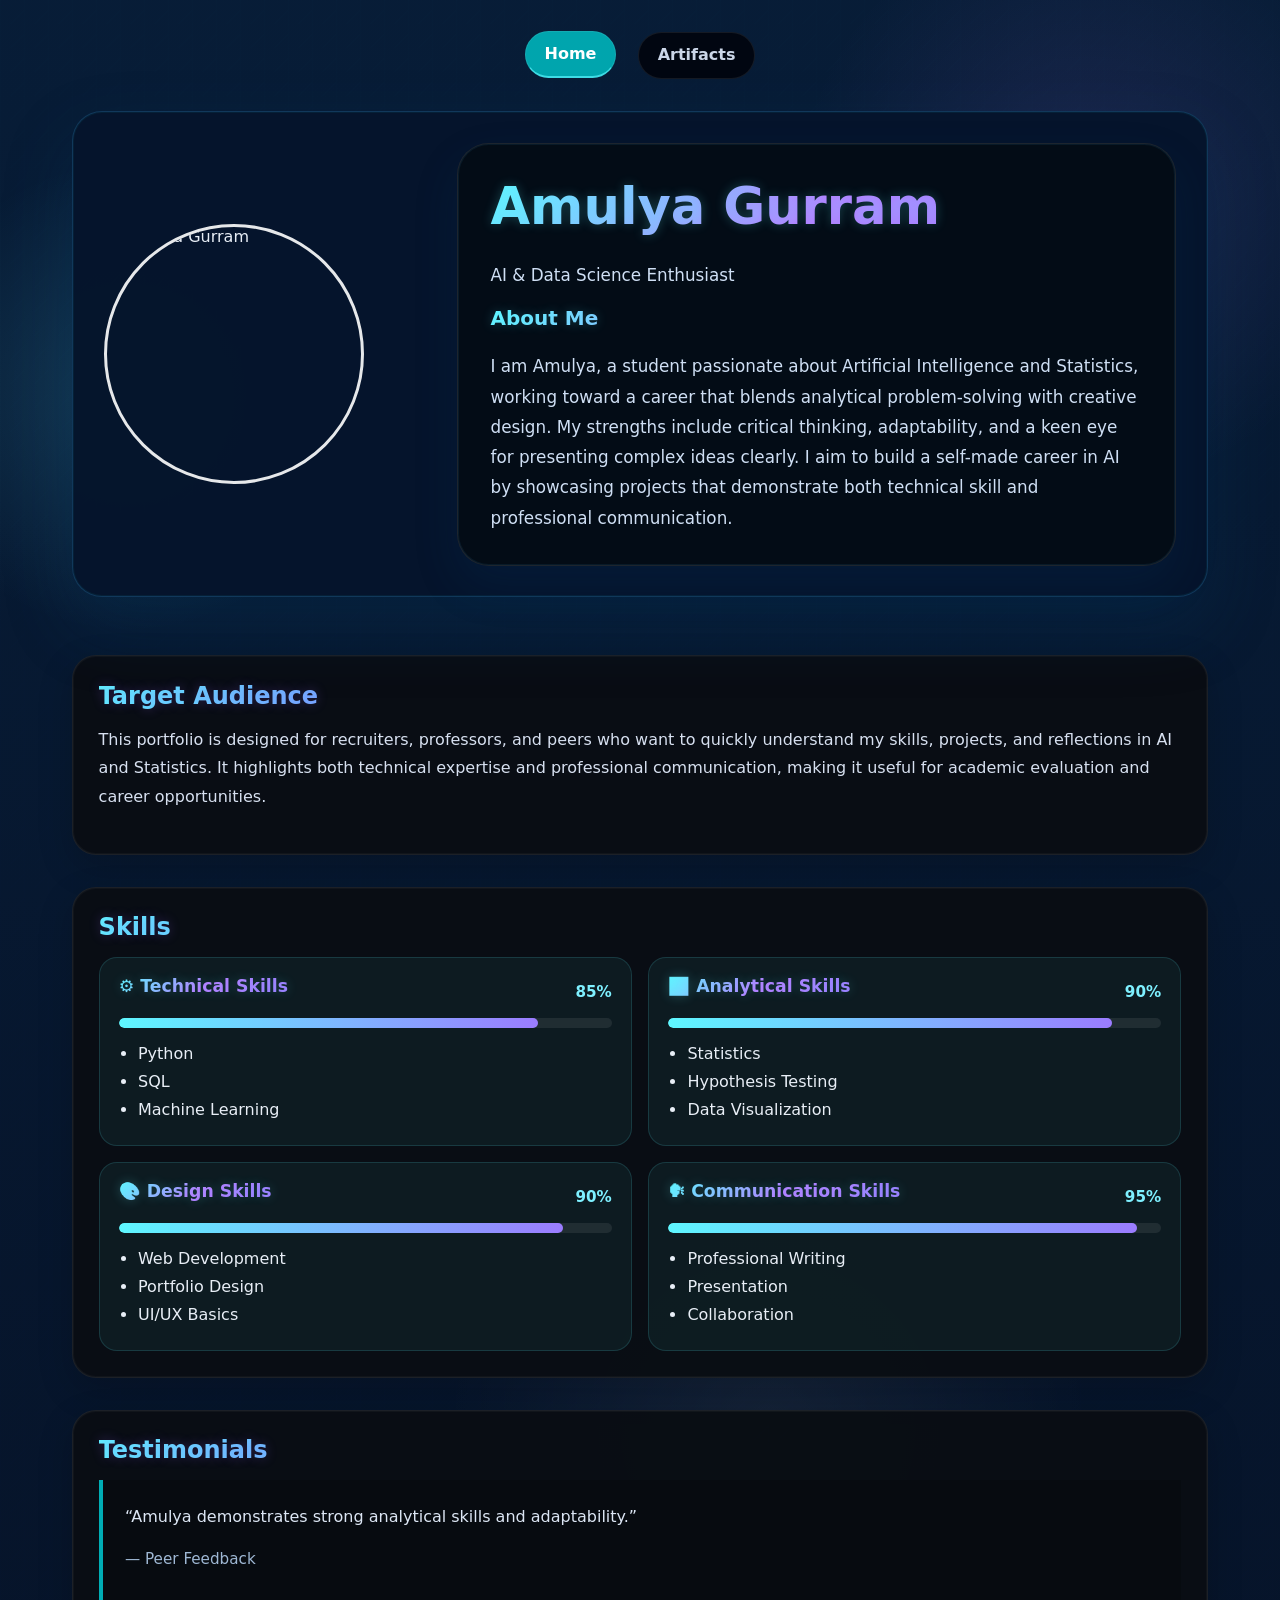
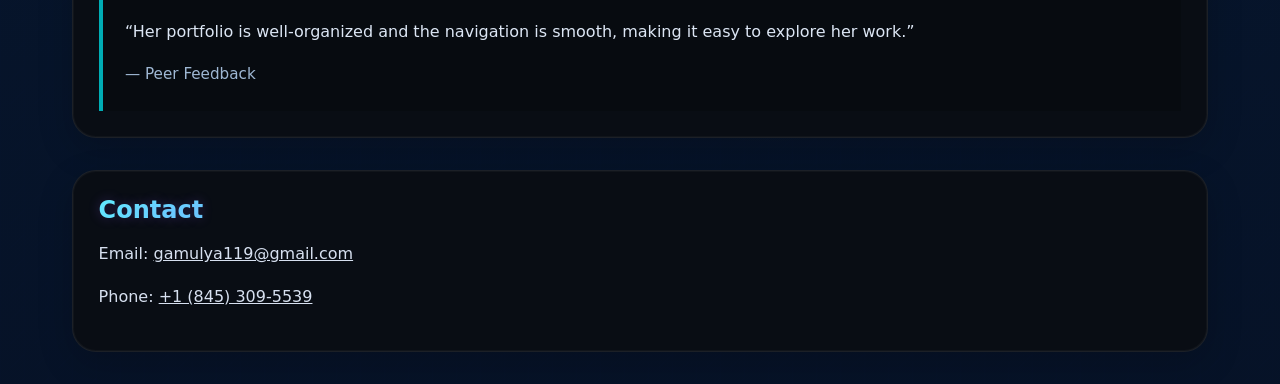
==== index.html @ 483111d6 "Add files via upload" ====
<!DOCTYPE html>
<html lang="en">
<head>
  <meta charset="UTF-8">
  <meta name="viewport" content="width=device-width, initial-scale=1.0">
  <title>Amulya Gurram - Portfolio</title>
  <link rel="stylesheet" href="style.css">
</head>
<body>
  <div class="page-shell">
    <nav class="site-nav">
      <a href="index.html" class="nav-link active">Home</a>
      <a href="artifacts.html" class="nav-link">Artifacts</a>
    </nav>

    <main>
      <section class="hero-section">
        <div class="hero-section-inner">
          <img class="hero-photo" src="https://i.postimg.cc/CLM14yFZ/image.jpg" alt="Amulya Gurram">
          <div class="hero-panel">
            <h1>Amulya Gurram</h1>
            <p>AI & Data Science Enthusiast</p>
            <h2>About Me</h2>
            <p>I am Amulya, a student passionate about Artificial Intelligence and Statistics, working toward a career that blends analytical problem-solving with creative design. My strengths include critical thinking, adaptability, and a keen eye for presenting complex ideas clearly. I aim to build a self-made career in AI by showcasing projects that demonstrate both technical skill and professional communication.</p>
          </div>
        </div>
      </section>
      <section class="panel">
        <h2>Target Audience</h2>
        <p>This portfolio is designed for recruiters, professors, and peers who want to quickly understand my skills, projects, and reflections in AI and Statistics. It highlights both technical expertise and professional communication, making it useful for academic evaluation and career opportunities.</p>
      </section>

      <section class="panel">
        <h2>Skills</h2>
        <div class="skills-grid">
          <div class="skills-pair">
            <div class="skills-card">
              <div class="skill-progress">
                <h3>⚙️ Technical Skills</h3>
                <span>85%</span>
              </div>
              <div class="progress-track">
                <div class="progress-fill" style="width: 85%;"></div>
              </div>
              <ul>
                <li>Python</li>
                <li>SQL</li>
                <li>Machine Learning</li>
              </ul>
            </div>
            <div class="skills-card">
              <div class="skill-progress">
                <h3>📊 Analytical Skills</h3>
                <span>90%</span>
              </div>
              <div class="progress-track">
                <div class="progress-fill" style="width: 90%;"></div>
              </div>
              <ul>
                <li>Statistics</li>
                <li>Hypothesis Testing</li>
                <li>Data Visualization</li>
              </ul>
            </div>
          </div>
          <div class="skills-pair">
            <div class="skills-card">
              <div class="skill-progress">
                <h3>🎨 Design Skills</h3>
                <span>90%</span>
              </div>
              <div class="progress-track">
                <div class="progress-fill" style="width: 90%;"></div>
              </div>
              <ul>
                <li>Web Development</li>
                <li>Portfolio Design</li>
                <li>UI/UX Basics</li>
              </ul>
            </div>
            <div class="skills-card">
              <div class="skill-progress">
                <h3>🗣 Communication Skills</h3>
                <span>95%</span>
              </div>
              <div class="progress-track">
                <div class="progress-fill" style="width: 95%;"></div>
              </div>
              <ul>
                <li>Professional Writing</li>
                <li>Presentation</li>
                <li>Collaboration</li>
              </ul>
            </div>
          </div>
        </div>
      </section>

      <section class="panel">
        <h2>Testimonials</h2>
        <blockquote>
          “Amulya demonstrates strong analytical skills and adaptability.”
          <span>— Peer Feedback</span>
        </blockquote>
        <blockquote>
          “Her portfolio is well-organized and the navigation is smooth, making it easy to explore her work.”
          <span>— Peer Feedback</span>
        </blockquote>
      </section>

      <section class="panel contact-panel">
        <h2>Contact</h2>
        <p>Email: <a href="mailto:gamulya119@gmail.com">gamulya119@gmail.com</a></p>
        <p>Phone: <a href="tel:+18453095539">+1 (845) 309-5539</a></p>
      </section>
    </main>
  </div>
</body>
</html>
---- style.css ----
:root {
  color-scheme: dark;
  font-family: 'Segoe UI', Tahoma, Geneva, Verdana, sans-serif;
  color: #e8eef6;
}

* {
  box-sizing: border-box;
}

body {
  margin: 0;
  min-height: 100vh;
  color: #e8eef6;
  background-color: #081a31;
  background-image:
    radial-gradient(circle at 10% 20%, rgba(82, 212, 255, 0.16), transparent 12%),
    radial-gradient(circle at 85% 10%, rgba(176, 103, 255, 0.12), transparent 14%),
    radial-gradient(circle at 50% 60%, rgba(255, 255, 255, 0.06), transparent 20%),
    repeating-linear-gradient(135deg, rgba(255, 255, 255, 0.02) 0, rgba(255, 255, 255, 0.02) 1px, transparent 1px, transparent 24px),
    repeating-linear-gradient(90deg, rgba(255, 255, 255, 0.02) 0, rgba(255, 255, 255, 0.02) 1px, transparent 1px, transparent 24px),
    linear-gradient(180deg, rgba(7, 29, 56, 0.85), rgba(6, 18, 39, 0.95));
  background-size: 100% 100%, 100% 100%, 120% 120%, 24px 24px, 24px 24px, cover;
  background-blend-mode: screen, screen, screen, overlay, overlay, normal;
}

h1,
h2,
h3 {
  font-weight: 700;
  background: linear-gradient(135deg, #5ef7ff 0%, #8e7fff 25%, #af85ff 50%, #8b76ff 75%, #5fcbff 100%);
  -webkit-background-clip: text;
  -webkit-text-fill-color: transparent;
  color: transparent;
  text-shadow: 0 0 12px rgba(138, 111, 255, 0.28);
  text-align: left;
}

a {
  color: inherit;
}

img {
  max-width: 100%;
  height: auto;
}

.page-shell {
  width: min(100%, 1200px);
  max-width: 1200px;
  margin: 0 auto;
  padding: 2rem clamp(1rem, 4vw, 2rem);
}

body {
  font-family: Inter, system-ui, -apple-system, BlinkMacSystemFont, "Segoe UI", sans-serif;
}

.site-nav {
  display: flex;
  justify-content: center;
  margin-bottom: 1.75rem;
  flex-wrap: wrap;
  padding: 0;
  background: transparent;
  border: none;
}

.site-nav ul {
  display: flex;
  justify-content: center;
  gap: clamp(0.9rem, 2vw, 1.4rem);
  padding: 0;
  margin: 0;
  list-style: none;
}

.site-nav li {
  display: inline-flex;
}

.nav-link {
  color: #e9f6ff;
  text-decoration: none;
  padding: 0.85rem 1.1rem;
  border-radius: 999px;
  font-weight: 600;
  transition: color 0.25s ease, transform 0.25s ease, border-color 0.25s ease;
}

.nav-link:hover {
  color: #ffffff;
  transform: translateY(-1px);
}

.nav-link.active {
  color: #b5e7ff;
  border-bottom: 2px solid rgba(94, 247, 255, 0.68);
  padding-bottom: 0.8rem;
}

.nav-link:hover,
.nav-link.active {
  background: rgba(0, 173, 181, 0.95);
  color: #ffffff;
  transform: translateY(-1px);
}

.hero, .hero-section {
  position: relative;
  display: block;
  margin-bottom: 1.6rem;
  background: rgba(6, 21, 44, 0.98);
  border: 1px solid rgba(60, 180, 255, 0.22);
  border-radius: 30px;
  padding: clamp(1.6rem, 2.4vw, 2.4rem);
  box-shadow: inset 0 0 0 1px rgba(0, 173, 181, 0.08), 0 30px 70px rgba(0, 62, 104, 0.22);
}

.hero-section-inner {
  display: grid;
  grid-template-columns: minmax(180px, 30%) minmax(0, 70%);
  gap: 2rem;
  align-items: center;
}

.hero-photo {
  width: 100%;
  max-width: 260px;
  aspect-ratio: 1 / 1;
  border-radius: 50%;
  object-fit: cover;
  border: 3px solid rgba(255, 255, 255, 0.9);
  box-shadow: 0 0 0 0 rgba(45, 218, 255, 0.22);
  transition: transform 0.25s ease, box-shadow 0.25s ease;
}

.hero-photo:hover {
  transform: scale(1.04);
  box-shadow: 0 0 0 18px rgba(45, 218, 255, 0.18);
}

.hero-copy {
  text-align: left;
}

.hero-panel {
  display: flex;
  flex-direction: column;
  gap: 1rem;
  background: transparent;
  border: none;
  box-shadow: none;
  padding: 0;
}

.hero-panel h1,
.hero-panel h2,
.artifact-card h3,
.skills-grid h3 {
  margin: 0 0 0.35rem;
  font-weight: 700;
  background: linear-gradient(135deg, #5ef7ff, #b87cff, #9b7cff);
  -webkit-background-clip: text;
  color: transparent;
  text-shadow: 0 0 12px rgba(94, 247, 255, 0.24);
}

.hero-panel h1 {
  font-size: clamp(2.2rem, 4vw, 3.4rem);
}

.hero-panel h2 {
  font-size: 1.25rem;
}

.hero-panel p {
  margin: 0;
  color: #d5e6f4;
  font-size: 1.05rem;
  line-height: 1.8;
}

.hero-panel {
  display: flex;
  flex-direction: column;
  gap: 1rem;
}

.hero-photo:hover {
  transform: scale(1.04);
  box-shadow: 0 0 0 18px rgba(45, 218, 255, 0.18);
}

.hero-panel {
  background: rgba(4, 12, 22, 0.95);
  border: 1px solid rgba(255, 255, 255, 0.1);
  border-radius: 32px;
  padding: 2rem;
  box-shadow: inset 0 0 0 1px rgba(63, 193, 255, 0.08), 0 20px 45px rgba(0, 65, 110, 0.16);
}

.hero-panel h1 {
  margin: 0 0 0.5rem;
  font-size: clamp(2.2rem, 4vw, 3.4rem);
}

.hero-panel p {
  margin: 0;
  color: #cfdff4;
  font-size: 1.05rem;
}

.hero-about-card {
  background: rgba(7, 35, 65, 0.92);
  border-radius: 24px;
  border: 1px solid rgba(255, 255, 255, 0.08);
  padding: 1.8rem;
  margin-top: 1.5rem;
}

.hero-about-card h2 {
  margin-top: 0;
  margin-bottom: 0.85rem;
}

.hero-about-card p {
  margin: 0;
  color: #d5e6f4;
  line-height: 1.7;
}

@media (max-width: 860px) {
  .hero-section {
    grid-template-columns: 1fr;
  }

  .hero-photo {
    margin: 0 auto;
  }
}

.hero-about-card h2 {
  margin-top: 0;
  margin-bottom: 0.85rem;
}

.hero-about-card p {
  margin: 0;
  color: #d5e6f4;
  line-height: 1.8;
}

.hero-copy .hero-about {
  margin-top: 1rem;
  max-width: 620px;
  color: #c9d5e6;
}

.hero.hero-no-image {
  display: flex;
  flex-direction: column;
  justify-content: flex-start;
  align-items: flex-start;
  text-align: left;
  padding: clamp(1.6rem, 2.4vw, 2.4rem);
}

.hero.hero-no-image .hero-copy {
  width: min(100%, 720px);
  max-width: 100%;
  margin: 0;
}

.site-nav {
  display: flex;
  justify-content: center;
  gap: clamp(0.9rem, 2vw, 1.4rem);
  margin-bottom: 2rem;
  flex-wrap: wrap;
  padding: 0;
  background: transparent;
  border: none;
}

.nav-link {
  background: rgba(2, 6, 15, 0.94);
  color: #cbd6e8;
  text-decoration: none;
  padding: 0.75rem 1.15rem;
  border-radius: 999px;
  border: 1px solid rgba(255, 255, 255, 0.08);
  transition: background 0.25s ease, color 0.25s ease, transform 0.25s ease;
}

.nav-link:hover,
.nav-link.active {
  background: rgba(0, 173, 181, 0.95);
  color: #ffffff;
  transform: translateY(-1px);
}

main {
  display: grid;
  gap: 2rem;
}

.artifact-grid {
  display: grid;
  grid-template-columns: repeat(auto-fit, minmax(280px, 1fr));
  gap: 1.6rem;
}

.panel {
  background: rgba(10, 14, 20, 0.97);
  border: 1px solid rgba(255, 255, 255, 0.08);
  border-radius: 24px;
  padding: clamp(1.4rem, 2vw, 1.9rem);
  box-shadow: inset 0 0 0 1px rgba(255, 255, 255, 0.03), 0 12px 35px rgba(0, 0, 0, 0.18);
}

.panel h2 {
  margin-top: 0;
  margin-bottom: 1rem;
  font-size: 1.5rem;
  font-weight: 700;
  background: linear-gradient(135deg, #5ef7ff 0%, #7c8bff 30%, #a36bff 60%, #cc7bff 100%);
  -webkit-background-clip: text;
  -webkit-text-fill-color: transparent;
  color: transparent;
  text-shadow: 0 0 12px rgba(150, 95, 255, 0.28);
}

.panel p {
  line-height: 1.8;
  color: #d7e0f0;
}

.skills-grid {
  display: grid;
  gap: 1rem;
}

.skills-pair {
  display: grid;
  grid-template-columns: repeat(auto-fit, minmax(220px, 1fr));
  gap: 1rem;
}

.skills-card {
  background: rgba(94, 247, 255, 0.06);
  border: 1px solid rgba(94, 247, 255, 0.14);
  border-radius: 18px;
  padding: 1.1rem 1.2rem;
}

.skill-progress {
  display: flex;
  justify-content: space-between;
  align-items: center;
  margin-bottom: 0.65rem;
}

.skill-progress h3 {
  margin: 0;
  font-size: 1rem;
}

.skill-progress span {
  color: #7ef0ff;
  font-weight: 700;
  font-size: 0.95rem;
}

.progress-track {
  background: rgba(255, 255, 255, 0.08);
  border-radius: 999px;
  height: 10px;
  overflow: hidden;
  margin-bottom: 1rem;
}

.progress-fill {
  height: 100%;
  background: linear-gradient(90deg, #5ef7ff, #9b7cff);
  border-radius: 999px;
}

@media (max-width: 640px) {
  .skills-pair {
    grid-template-columns: 1fr;
  }
}

.skills-grid h3 {
  margin-bottom: 0.75rem;
  font-size: 1.08rem;
}

.skills-grid ul {
  margin: 0;
  padding-left: 1.2rem;
  list-style: disc;
}

.skills-grid li {
  margin-bottom: 0.55rem;
}

.intro-grid {
  display: grid;
  grid-template-columns: repeat(2, minmax(0, 1fr));
  gap: 1rem;
  align-items: stretch;
  margin-bottom: 1rem;
}

.photo-panel {
  display: flex;
  justify-content: center;
  align-items: center;
}

.photo-panel img {
  width: 100%;
  max-width: 320px;
  aspect-ratio: 1 / 1;
  border-radius: 28px;
  object-fit: cover;
  border: 2px solid #00adb5;
  box-shadow: 0 0 18px rgba(0, 173, 181, 0.18);
  transition: transform 0.25s ease, box-shadow 0.25s ease;
}

.photo-panel img:hover {
  transform: scale(1.04);
  box-shadow: 0 0 26px rgba(0, 173, 181, 0.3);
}

@media (max-width: 860px) {
  .intro-grid {
    grid-template-columns: 1fr;
  }
}

.artifact-grid {
  display: grid;
  grid-template-columns: repeat(auto-fit, minmax(280px, 1fr));
  gap: 1.5rem;
}

@media (max-width: 760px) {
  .artifact-grid {
    gap: 1.25rem;
  }
}

@media (max-width: 680px) {
  .page-shell {
    padding: 1.75rem 1rem 2rem;
  }

  .nav-link {
    padding: 0.65rem 0.95rem;
    font-size: 0.95rem;
  }

  .hero, .hero-section {
    padding: 1.4rem;
  }

  .panel {
    padding: 1.25rem;
  }
}

.artifact-card {
  display: flex;
  flex-direction: column;
  justify-content: flex-start;
  border-radius: 24px;
  padding: 1.75rem;
  background: rgba(6, 13, 24, 0.96);
  border: 1px solid rgba(255, 255, 255, 0.08);
  text-decoration: none;
  color: inherit;
  box-shadow: 0 20px 45px rgba(0, 0, 0, 0.15);
  transition: transform 0.25s ease, border-color 0.25s ease, background 0.25s ease, box-shadow 0.25s ease;
}

.artifact-card:hover {
  transform: translateY(-4px);
  border-color: rgba(0, 173, 181, 0.35);
  background: rgba(1, 18, 35, 0.98);
  box-shadow: 0 28px 48px rgba(0, 0, 0, 0.20);
}

.card-icon {
  display: inline-flex;
  align-items: center;
  justify-content: center;
  width: 50px;
  height: 50px;
  margin-bottom: 1.25rem;
  border-radius: 18px;
  background: rgba(94, 247, 255, 0.12);
  border: 1px solid rgba(94, 247, 255, 0.15);
  color: #b4f2ff;
  font-size: 1.35rem;
}

.artifact-card h3 {
  margin: 0 0 0.85rem;
  font-size: 1.2rem;
  font-weight: 700;
}

.artifact-copy {
  margin: 0 0 1.5rem;
  color: #cfdff4;
  line-height: 1.85;
}

.artifact-link {
  color: #7fe3ff;
  font-weight: 700;
  text-decoration: none;
  margin-top: auto;
}

.artifact-link:hover {
  text-decoration: underline;
}


blockquote {
  margin: 0;
  padding: 1.4rem;
  border-left: 4px solid #00adb5;
  background: rgba(0, 0, 0, 0.18);
  color: #dce6f4;
  line-height: 1.8;
}

blockquote span {
  display: block;
  margin-top: 0.9rem;
  font-size: 0.95rem;
  color: #9fb8d4;
}

table {
  width: 100%;
  border-collapse: collapse;
  margin-top: 1rem;
}

table th,
 table td {
  border: 1px solid rgba(255, 255, 255, 0.12);
  padding: 0.9rem 1rem;
  text-align: left;
}

table th {
  background: rgba(0, 173, 181, 0.12);
  color: #e8eef6;
}

table td {
  color: #d7e0f0;
}

.contact-panel p {
  margin: 0.85rem 0;
}

.primary-button {
  display: inline-block;
  margin-top: 1rem;
  background: #00adb5;
  color: #091921;
  text-decoration: none;
  font-weight: 600;
  padding: 0.95rem 1.6rem;
  border-radius: 999px;
  transition: background 0.25s ease;
}

.primary-button:hover {
  background: #00c4cc;
}

footer {
  text-align: center;
  color: #7b8ca1;
  padding: 1.25rem 0;
}

@media (max-width: 680px) {
  .hero {
    flex-direction: column;
    text-align: center;
  }

  .hero img {
    width: 110px;
    height: 110px;
  }
}
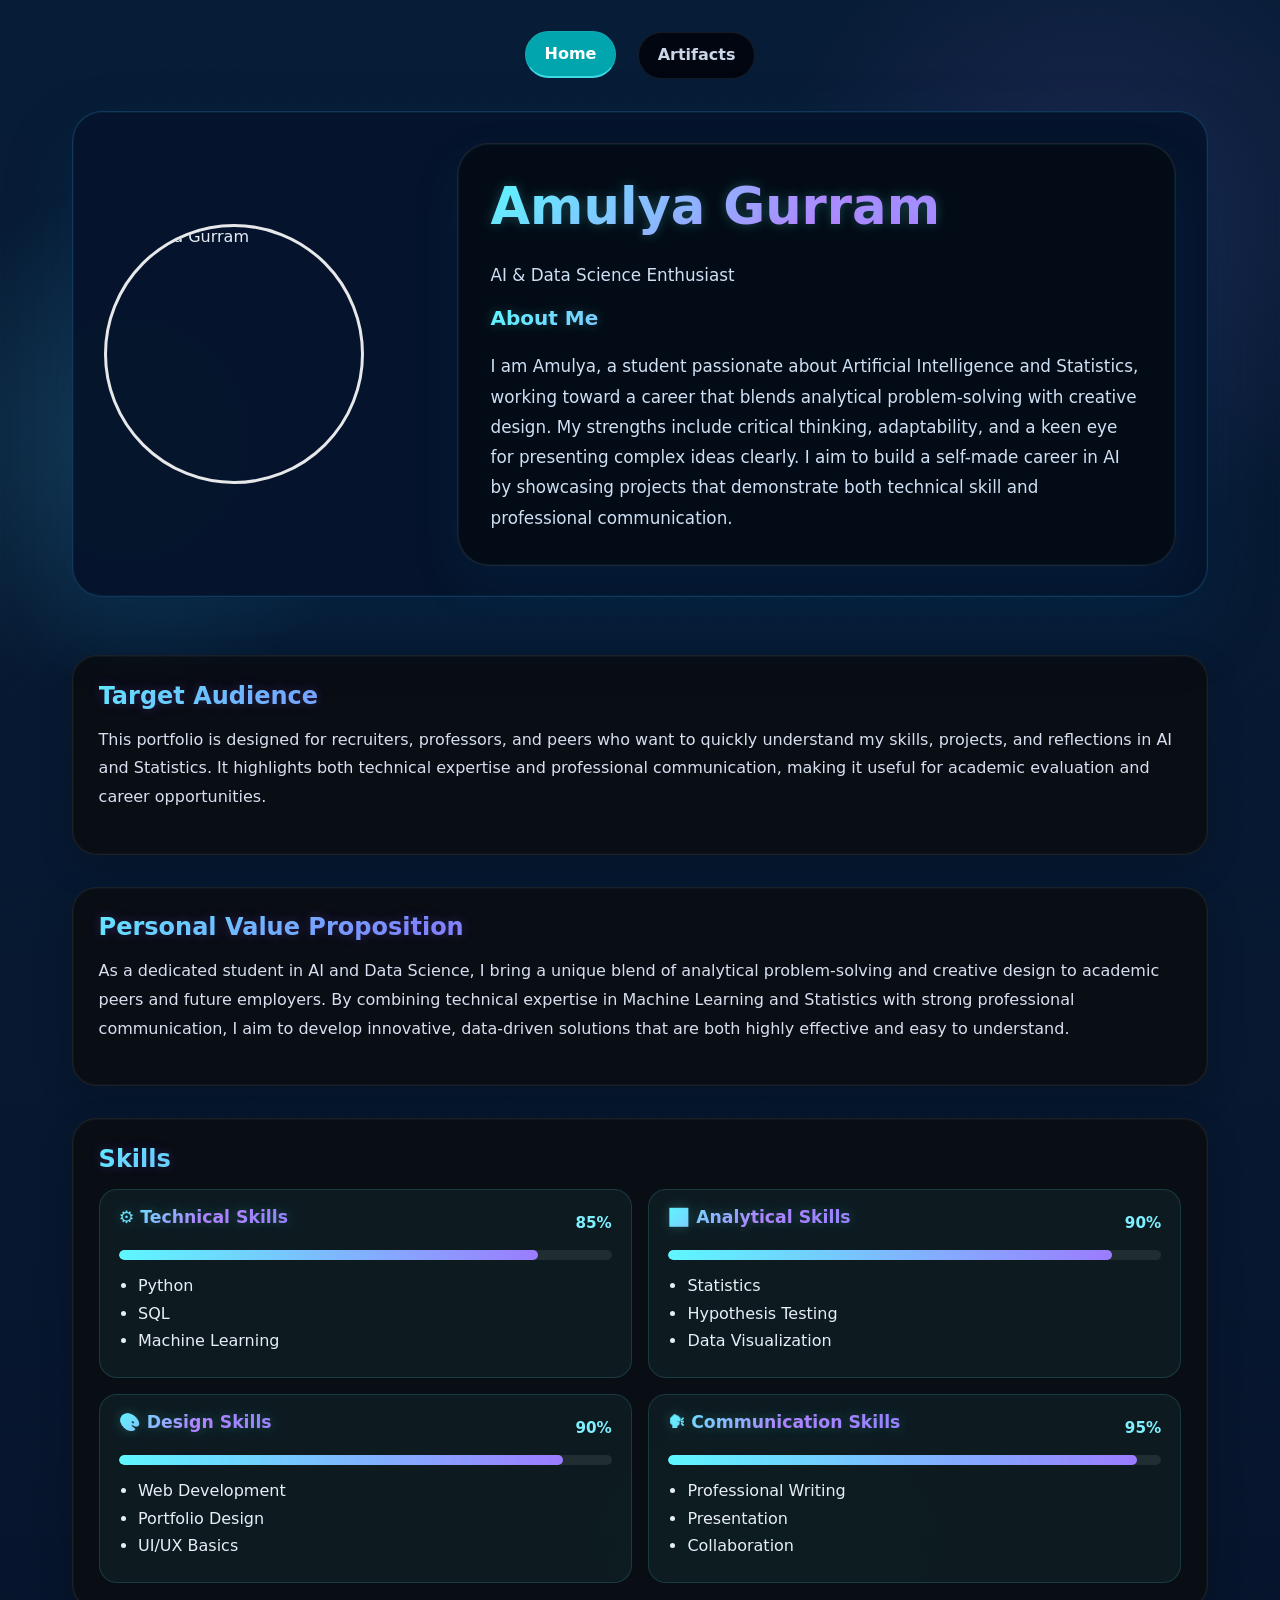
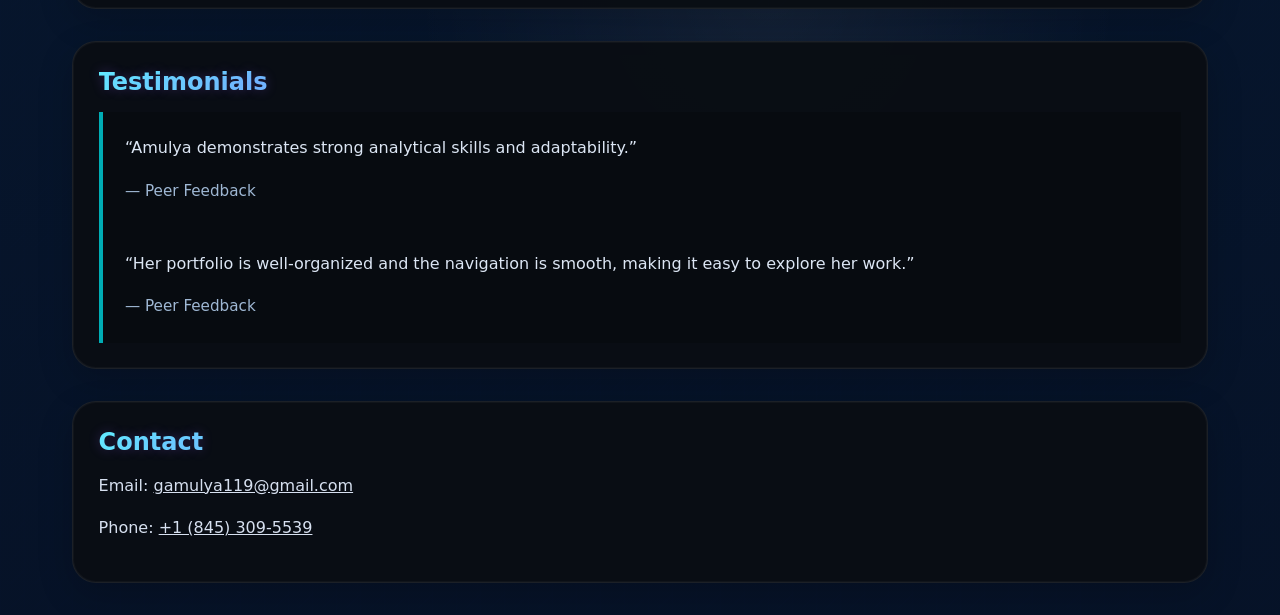
==== commit a813ddfd: "Add files via upload" ====
--- a/index.html
+++ b/index.html
@@ -28,6 +28,11 @@
       <section class="panel">
         <h2>Target Audience</h2>
         <p>This portfolio is designed for recruiters, professors, and peers who want to quickly understand my skills, projects, and reflections in AI and Statistics. It highlights both technical expertise and professional communication, making it useful for academic evaluation and career opportunities.</p>
+      </section>
+
+      <section class="panel">
+        <h2>Personal Value Proposition</h2>
+        <p>As a dedicated student in AI and Data Science, I bring a unique blend of analytical problem-solving and creative design to academic peers and future employers. By combining technical expertise in Machine Learning and Statistics with strong professional communication, I aim to develop innovative, data-driven solutions that are both highly effective and easy to understand.</p>
       </section>
 
       <section class="panel">
--- a/style.css
+++ b/style.css
@@ -571,6 +571,52 @@
   color: #d7e0f0;
 }
 
+.timeline-container {
+  position: relative;
+  margin: 2rem 0;
+  padding-left: 1.5rem;
+  border-left: 2px solid rgba(94, 247, 255, 0.18);
+}
+
+.timeline-container .panel {
+  position: relative;
+  margin-bottom: 2rem;
+  padding-left: 1.4rem;
+}
+
+.timeline-container .panel::before {
+  content: "";
+  position: absolute;
+  left: -1.15rem;
+  top: 0.8rem;
+  width: 14px;
+  height: 14px;
+  border-radius: 50%;
+  background: #00adb5;
+  box-shadow: 0 0 0 4px rgba(0, 173, 181, 0.15);
+}
+
+.timeline-container h2 {
+  margin-top: 0;
+}
+
+@media (max-width: 680px) {
+  .timeline-container {
+    margin: 1.5rem 0;
+    padding-left: 1rem;
+  }
+
+  .timeline-container .panel {
+    padding-left: 1.1rem;
+  }
+
+  .timeline-container .panel::before {
+    left: -0.95rem;
+    width: 12px;
+    height: 12px;
+  }
+}
+
 .contact-panel p {
   margin: 0.85rem 0;
 }
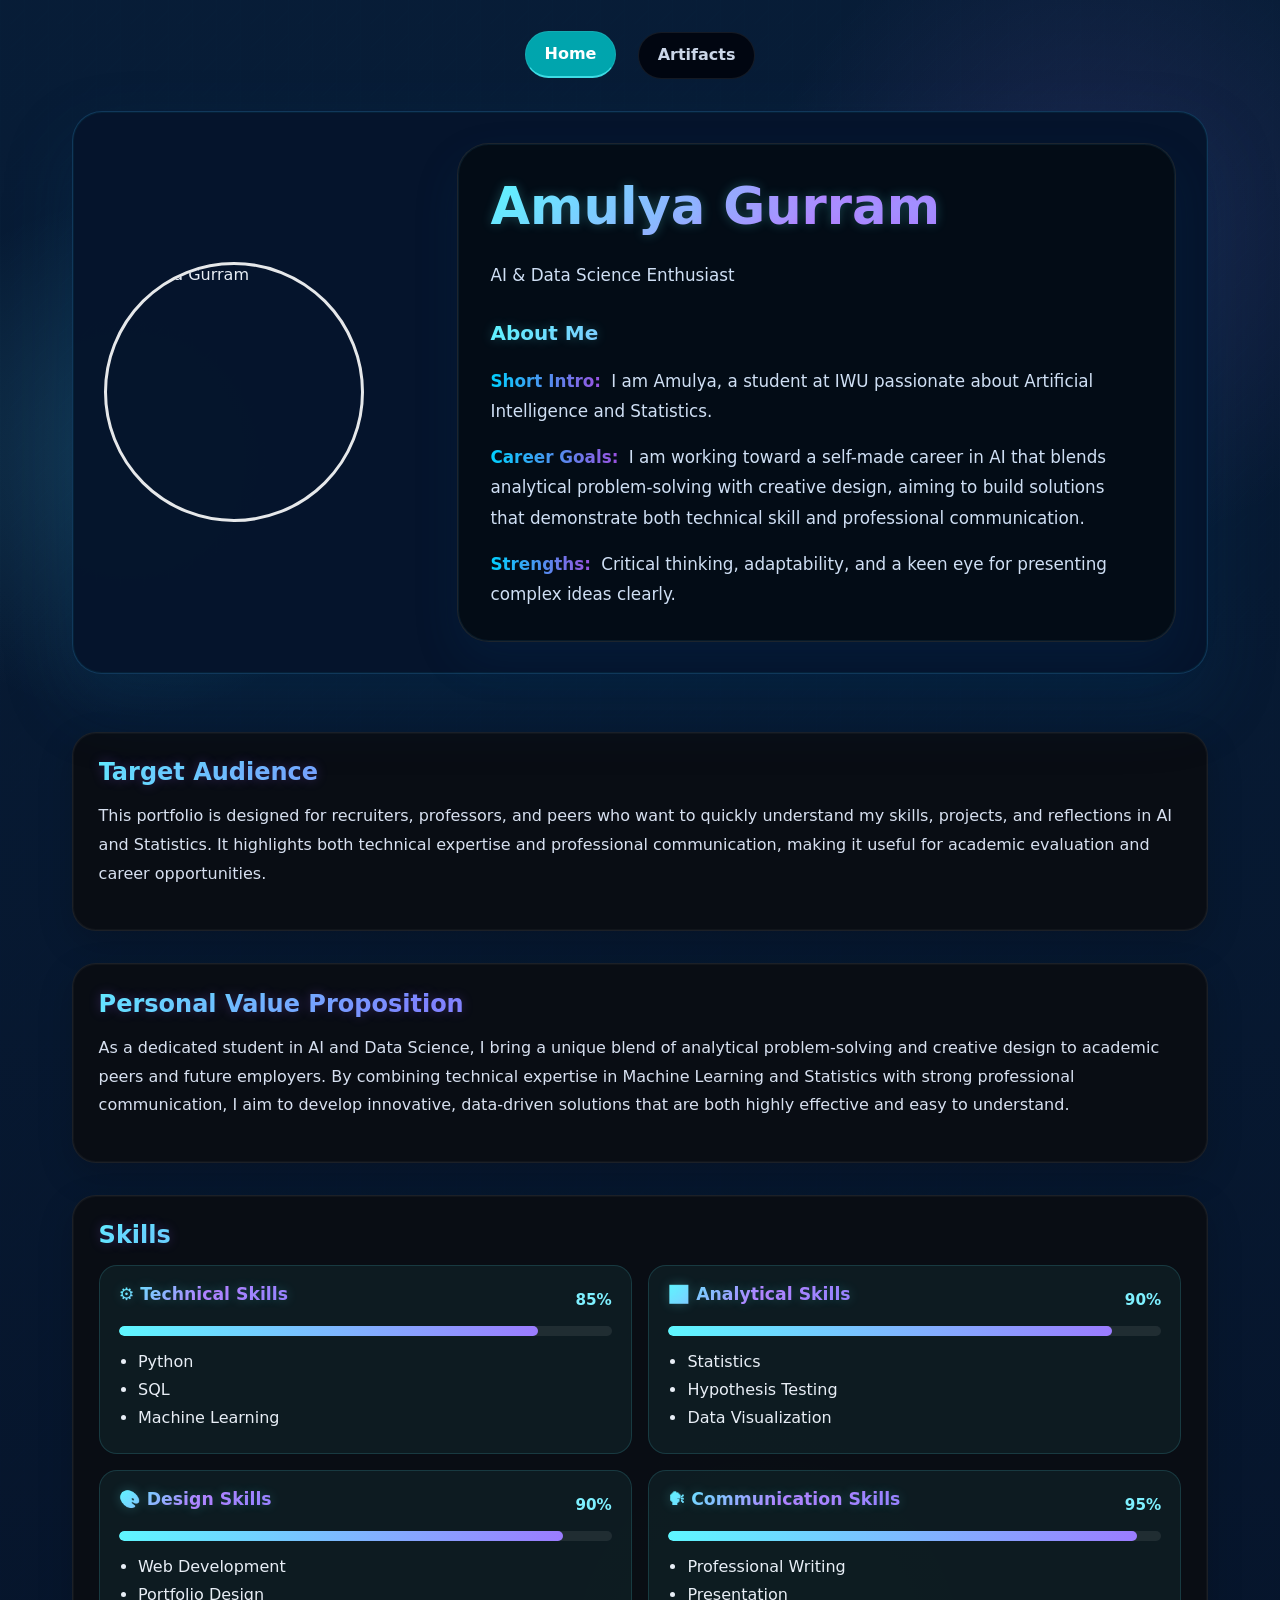
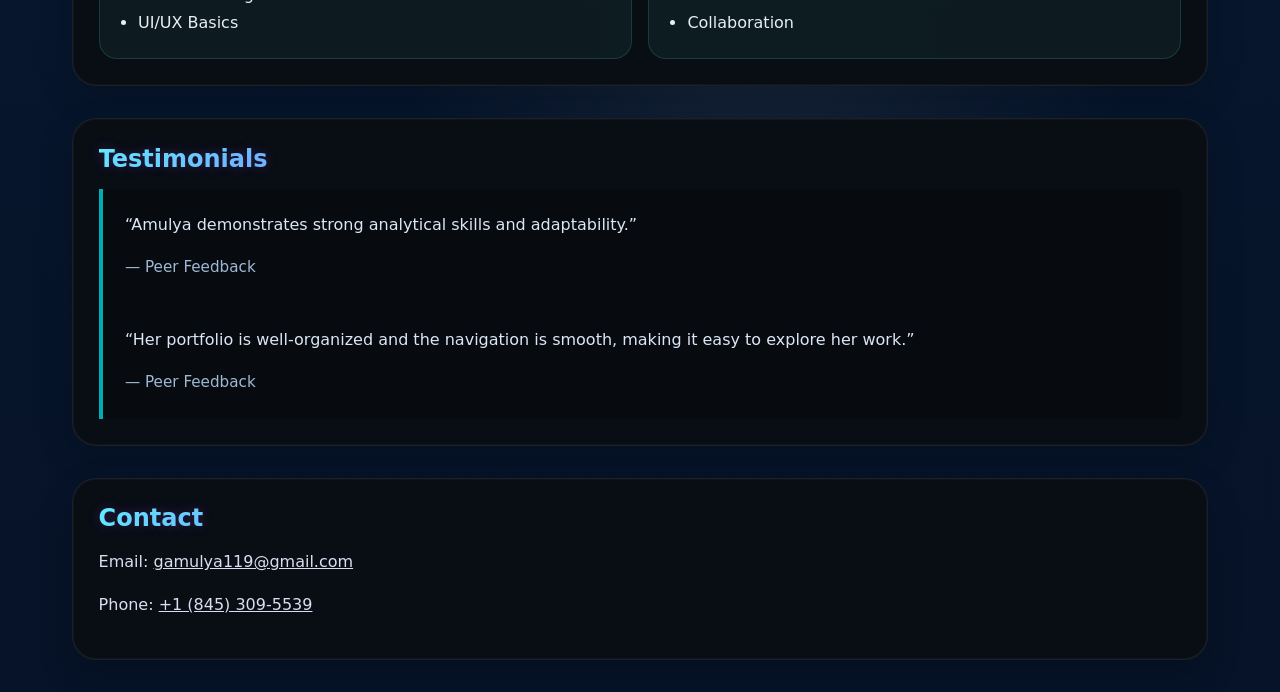
==== commit 7240d5a2: "Add files via upload" ====
--- a/index.html
+++ b/index.html
@@ -21,7 +21,9 @@
             <h1>Amulya Gurram</h1>
             <p>AI & Data Science Enthusiast</p>
             <h2>About Me</h2>
-            <p>I am Amulya, a student passionate about Artificial Intelligence and Statistics, working toward a career that blends analytical problem-solving with creative design. My strengths include critical thinking, adaptability, and a keen eye for presenting complex ideas clearly. I aim to build a self-made career in AI by showcasing projects that demonstrate both technical skill and professional communication.</p>
+            <p><strong>Short Intro:</strong> I am Amulya, a student at IWU passionate about Artificial Intelligence and Statistics.</p>
+            <p><strong>Career Goals:</strong> I am working toward a self-made career in AI that blends analytical problem-solving with creative design, aiming to build solutions that demonstrate both technical skill and professional communication.</p>
+            <p><strong>Strengths:</strong> Critical thinking, adaptability, and a keen eye for presenting complex ideas clearly.</p>
           </div>
         </div>
       </section>
--- a/style.css
+++ b/style.css
@@ -25,12 +25,23 @@
 }
 
 h1,
-h2,
 h3 {
   font-weight: 700;
-  background: linear-gradient(135deg, #5ef7ff 0%, #8e7fff 25%, #af85ff 50%, #8b76ff 75%, #5fcbff 100%);
+  background: linear-gradient(90deg, #00d2ff 0%, #9b51e0 100%);
   -webkit-background-clip: text;
   -webkit-text-fill-color: transparent;
+  background-clip: text;
+  color: transparent;
+  text-shadow: 0 0 12px rgba(138, 111, 255, 0.28);
+  text-align: left;
+}
+
+h2 {
+  font-weight: 700;
+  background: linear-gradient(90deg, #9b51e0 0%, #00d2ff 100%);
+  -webkit-background-clip: text;
+  -webkit-text-fill-color: transparent;
+  background-clip: text;
   color: transparent;
   text-shadow: 0 0 12px rgba(138, 111, 255, 0.28);
   text-align: left;
@@ -64,6 +75,34 @@
   padding: 0;
   background: transparent;
   border: none;
+  gap: 1rem;
+}
+
+.site-nav.has-back {
+  justify-content: space-between;
+  align-items: center;
+}
+
+.nav-group {
+  display: flex;
+  gap: clamp(0.9rem, 2vw, 1.4rem);
+  align-items: center;
+}
+
+.back-link {
+  color: #e9f6ff;
+  text-decoration: none;
+  font-weight: 700;
+  padding: 0.75rem 1rem;
+  border-radius: 999px;
+  border: 1px solid rgba(255, 255, 255, 0.1);
+  transition: background 0.25s ease, color 0.25s ease, transform 0.25s ease;
+}
+
+.back-link:hover {
+  background: rgba(0, 173, 181, 0.18);
+  color: #ffffff;
+  transform: translateY(-1px);
 }
 
 .site-nav ul {
@@ -573,49 +612,145 @@
 
 .timeline-container {
   position: relative;
+  display: flex;
+  flex-direction: column;
+  align-items: center;
+  gap: 15px;
   margin: 2rem 0;
-  padding-left: 1.5rem;
-  border-left: 2px solid rgba(94, 247, 255, 0.18);
-}
-
-.timeline-container .panel {
+  padding: 0 1rem;
+}
+
+.timeline-container .timeline-item {
   position: relative;
-  margin-bottom: 2rem;
-  padding-left: 1.4rem;
-}
-
-.timeline-container .panel::before {
-  content: "";
+  width: 100%;
+  max-width: 900px;
+  border-radius: 20px;
+  padding: 1.75rem;
+  border: 1px solid rgba(255, 255, 255, 0.08);
+  background: rgba(6, 13, 24, 0.95);
+  box-shadow: 0 18px 40px rgba(0, 0, 0, 0.12);
+}
+
+.timeline-container .timeline-item:not(:last-child)::after {
+  content: '↓';
+  display: block;
+  text-align: center;
+  font-size: 2rem;
+  color: #00d2ff;
+  margin-top: 15px;
   position: absolute;
-  left: -1.15rem;
-  top: 0.8rem;
-  width: 14px;
-  height: 14px;
-  border-radius: 50%;
-  background: #00adb5;
-  box-shadow: 0 0 0 4px rgba(0, 173, 181, 0.15);
-}
-
-.timeline-container h2 {
-  margin-top: 0;
+  bottom: -35px;
+  left: 50%;
+  transform: translateX(-50%);
+}
+
+.timeline-container .timeline-item.left,
+.timeline-container .timeline-item.right {
+  text-align: left;
 }
 
 @media (max-width: 680px) {
   .timeline-container {
-    margin: 1.5rem 0;
-    padding-left: 1rem;
-  }
-
-  .timeline-container .panel {
-    padding-left: 1.1rem;
-  }
-
-  .timeline-container .panel::before {
-    left: -0.95rem;
-    width: 12px;
-    height: 12px;
-  }
-}
+    padding: 0;
+  }
+}
+
+body {
+  animation: globalFadeIn 0.3s ease-out;
+}
+
+.hero-panel h2 {
+  margin-top: 15px;
+  margin-bottom: 5px;
+}
+
+..hero-panel p {
+  margin-top: 0;
+  margin-bottom: 12px;
+}
+
+.hero-panel p strong {
+  font-weight: bold;
+  background: linear-gradient(90deg, #00d2ff 0%, #9b51e0 100%);
+  -webkit-background-clip: text;
+  -webkit-text-fill-color: transparent;
+  background-clip: text;
+  color: transparent;
+  margin-right: 5px;
+}
+
+@keyframes slideFromCenter {
+  0% {
+    transform: translateX(-40vw);
+    opacity: 0;
+  }
+  100% {
+    transform: translateX(0);
+    opacity: 1;
+  }
+}
+
+@keyframes slideFromLeft {
+  0% {
+    transform: translateX(-40vw);
+    opacity: 0;
+  }
+  100% {
+    transform: translateX(0);
+    opacity: 1;
+  }
+}
+
+@keyframes slideToCenterFromRight {
+  0% {
+    transform: translateX(40vw);
+    opacity: 0;
+  }
+  100% {
+    transform: translateX(0);
+    opacity: 1;
+  }
+}
+
+@keyframes globalFadeIn {
+  0% {
+    opacity: 0;
+  }
+  100% {
+    opacity: 1;
+  }
+}
+
+@keyframes slideBackToCenter {
+  0% {
+    transform: translateX(0);
+    opacity: 1;
+  }
+  100% {
+    transform: translateX(-40vw);
+    opacity: 0;
+  }
+}
+
+@keyframes slideOutLeft {
+  0% {
+    transform: translateX(0);
+    opacity: 1;
+  }
+  100% {
+    transform: translateX(-40vw);
+    opacity: 0;
+  }
+}
+
+.site-nav.has-back .nav-group {
+  animation: slideFromCenter 0.5s ease-out forwards;
+}
+
+.site-nav.has-back .back-link {
+  animation: slideFromLeft 0.5s ease-out forwards;
+}
+
 
 .contact-panel p {
   margin: 0.85rem 0;
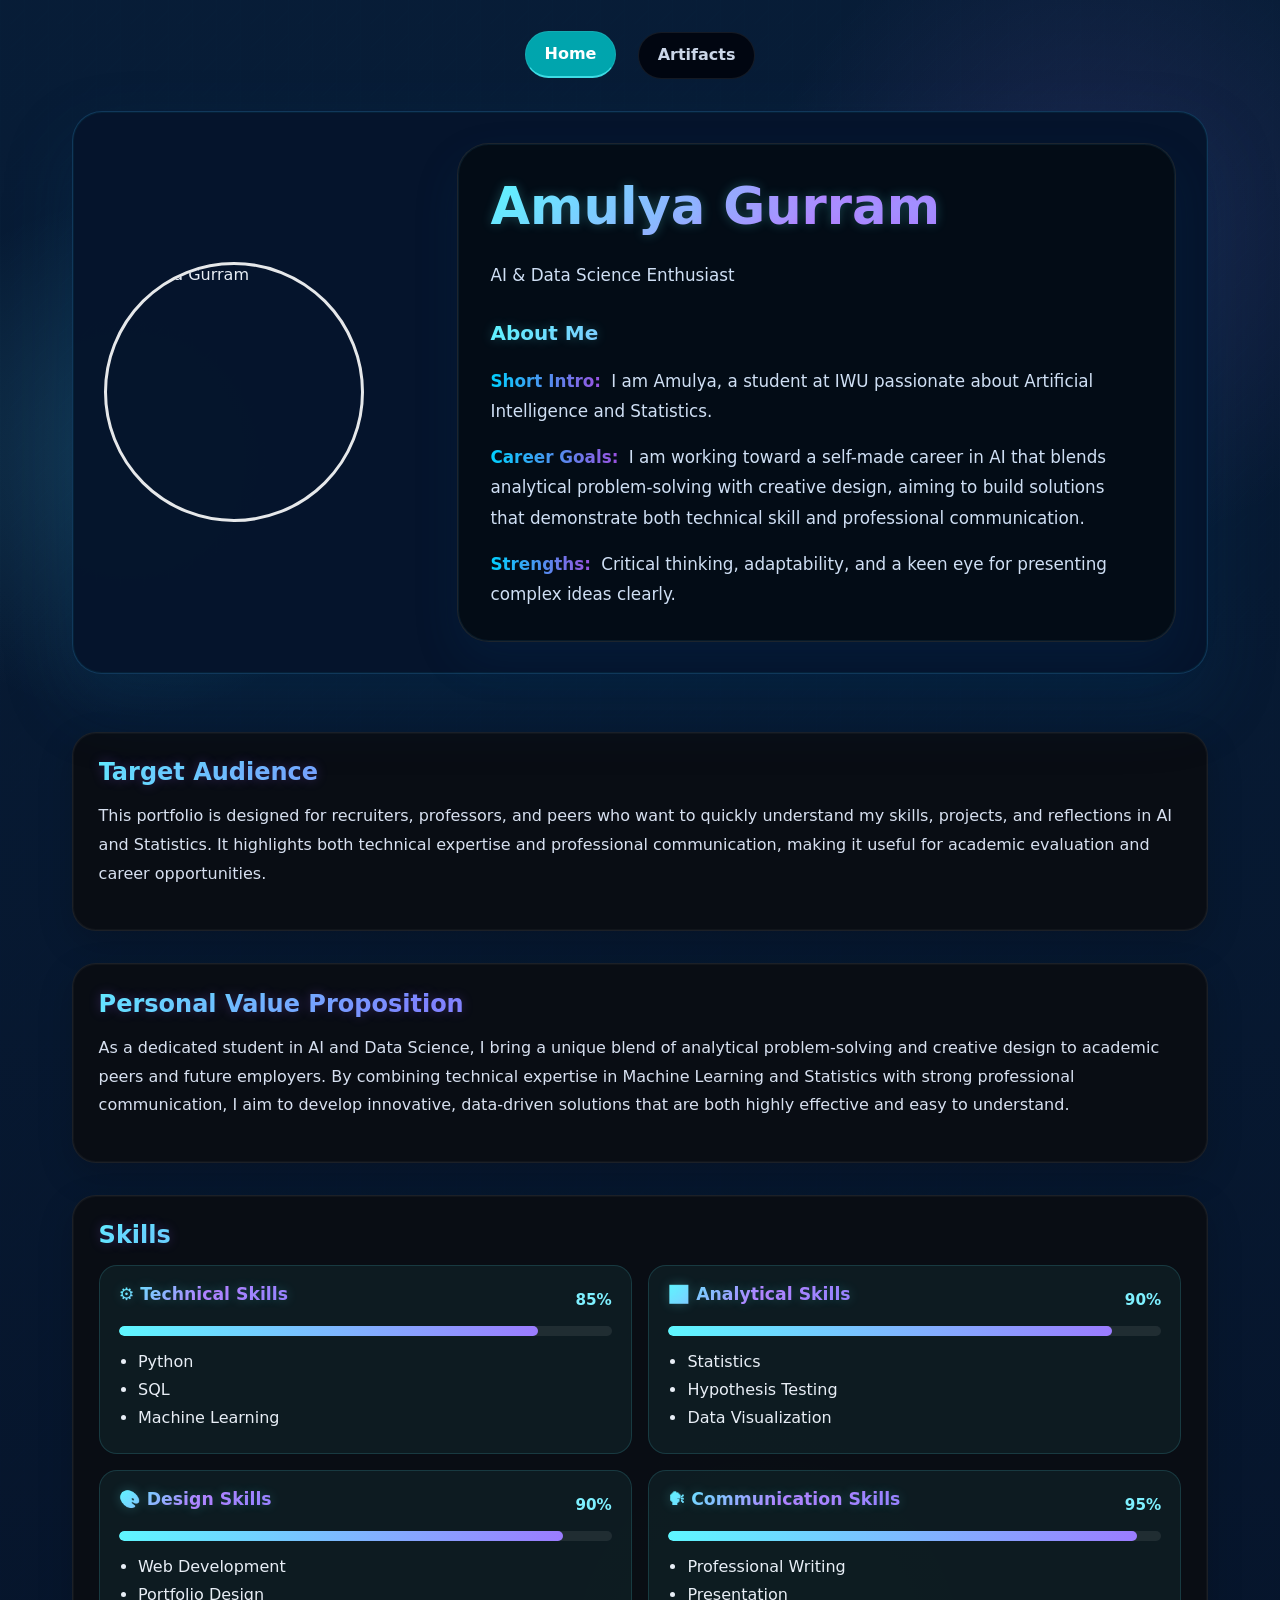
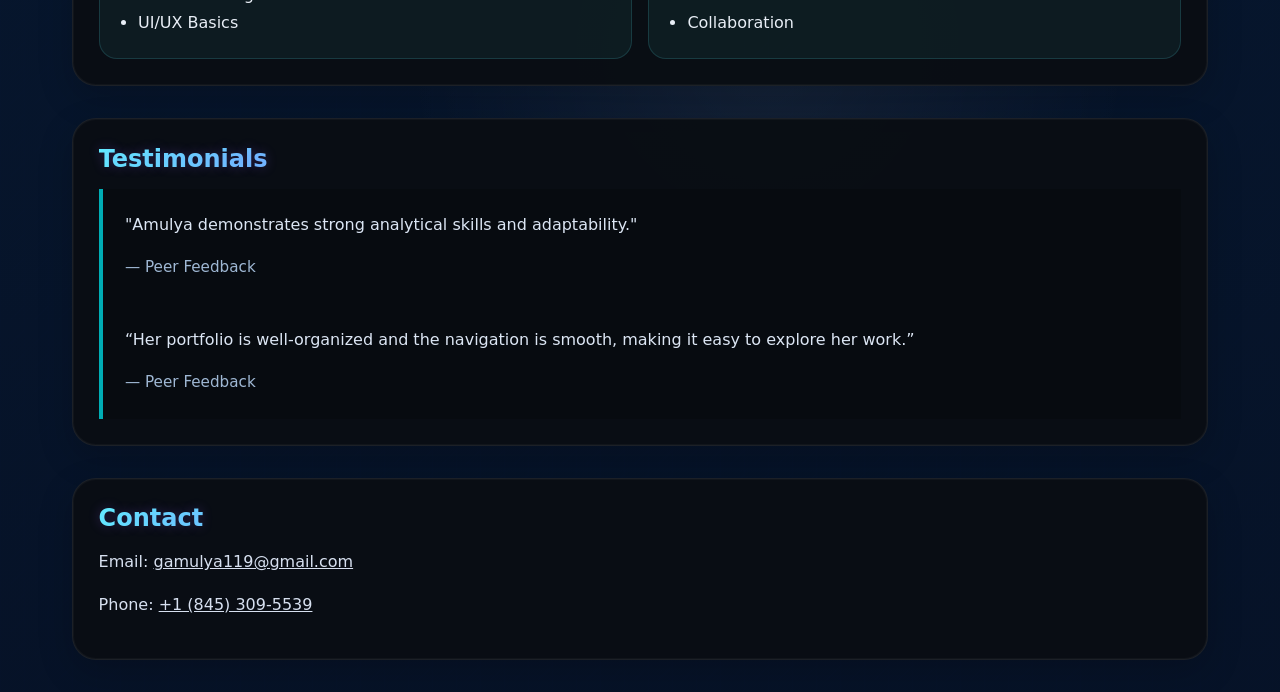
==== commit ea1cb4a1: "Add files via upload" ====
--- a/index.html
+++ b/index.html
@@ -106,7 +106,7 @@
       <section class="panel">
         <h2>Testimonials</h2>
         <blockquote>
-          “Amulya demonstrates strong analytical skills and adaptability.”
+          "Amulya demonstrates strong analytical skills and adaptability."
           <span>— Peer Feedback</span>
         </blockquote>
         <blockquote>
--- a/style.css
+++ b/style.css
@@ -778,6 +778,71 @@
   padding: 1.25rem 0;
 }
 
+/* --- Mobile Responsiveness --- */
+@media (max-width: 768px) {
+  /* General Padding */
+  .page-shell {
+    padding: 10px;
+  }
+  .panel, .hero-section {
+    padding: 20px 15px;
+  }
+
+  /* Hero Section Restructuring */
+  .hero-section-inner {
+    display: flex;
+    flex-direction: column;
+    align-items: center;
+    text-align: center;
+  }
+  .hero-photo {
+    margin-bottom: 20px;
+    width: 150px;
+    height: 150px;
+  }
+  
+  /* Center About Me text on mobile */
+  .hero-panel p {
+    text-align: left;
+  }
+
+  /* Skills Grid Stacking */
+  .skills-grid {
+    display: flex;
+    flex-direction: column;
+    gap: 20px;
+  }
+  .skills-pair {
+    display: flex;
+    flex-direction: column;
+    gap: 20px;
+  }
+
+  /* Typography Scaling */
+  h1 { font-size: 2rem; }
+  h2 { font-size: 1.5rem; }
+  h3 { font-size: 1.25rem; }
+
+  /* Timeline Adjustments */
+  .timeline-container {
+    width: 100%;
+    padding: 0 10px;
+  }
+  
+  /* Navigation Adjustments */
+  .site-nav {
+    flex-direction: column;
+    gap: 15px;
+    padding: 15px;
+  }
+  .nav-right-tabs {
+    display: flex;
+    justify-content: center;
+    width: 100%;
+    gap: 15px;
+  }
+}
+
 @media (max-width: 680px) {
   .hero {
     flex-direction: column;
